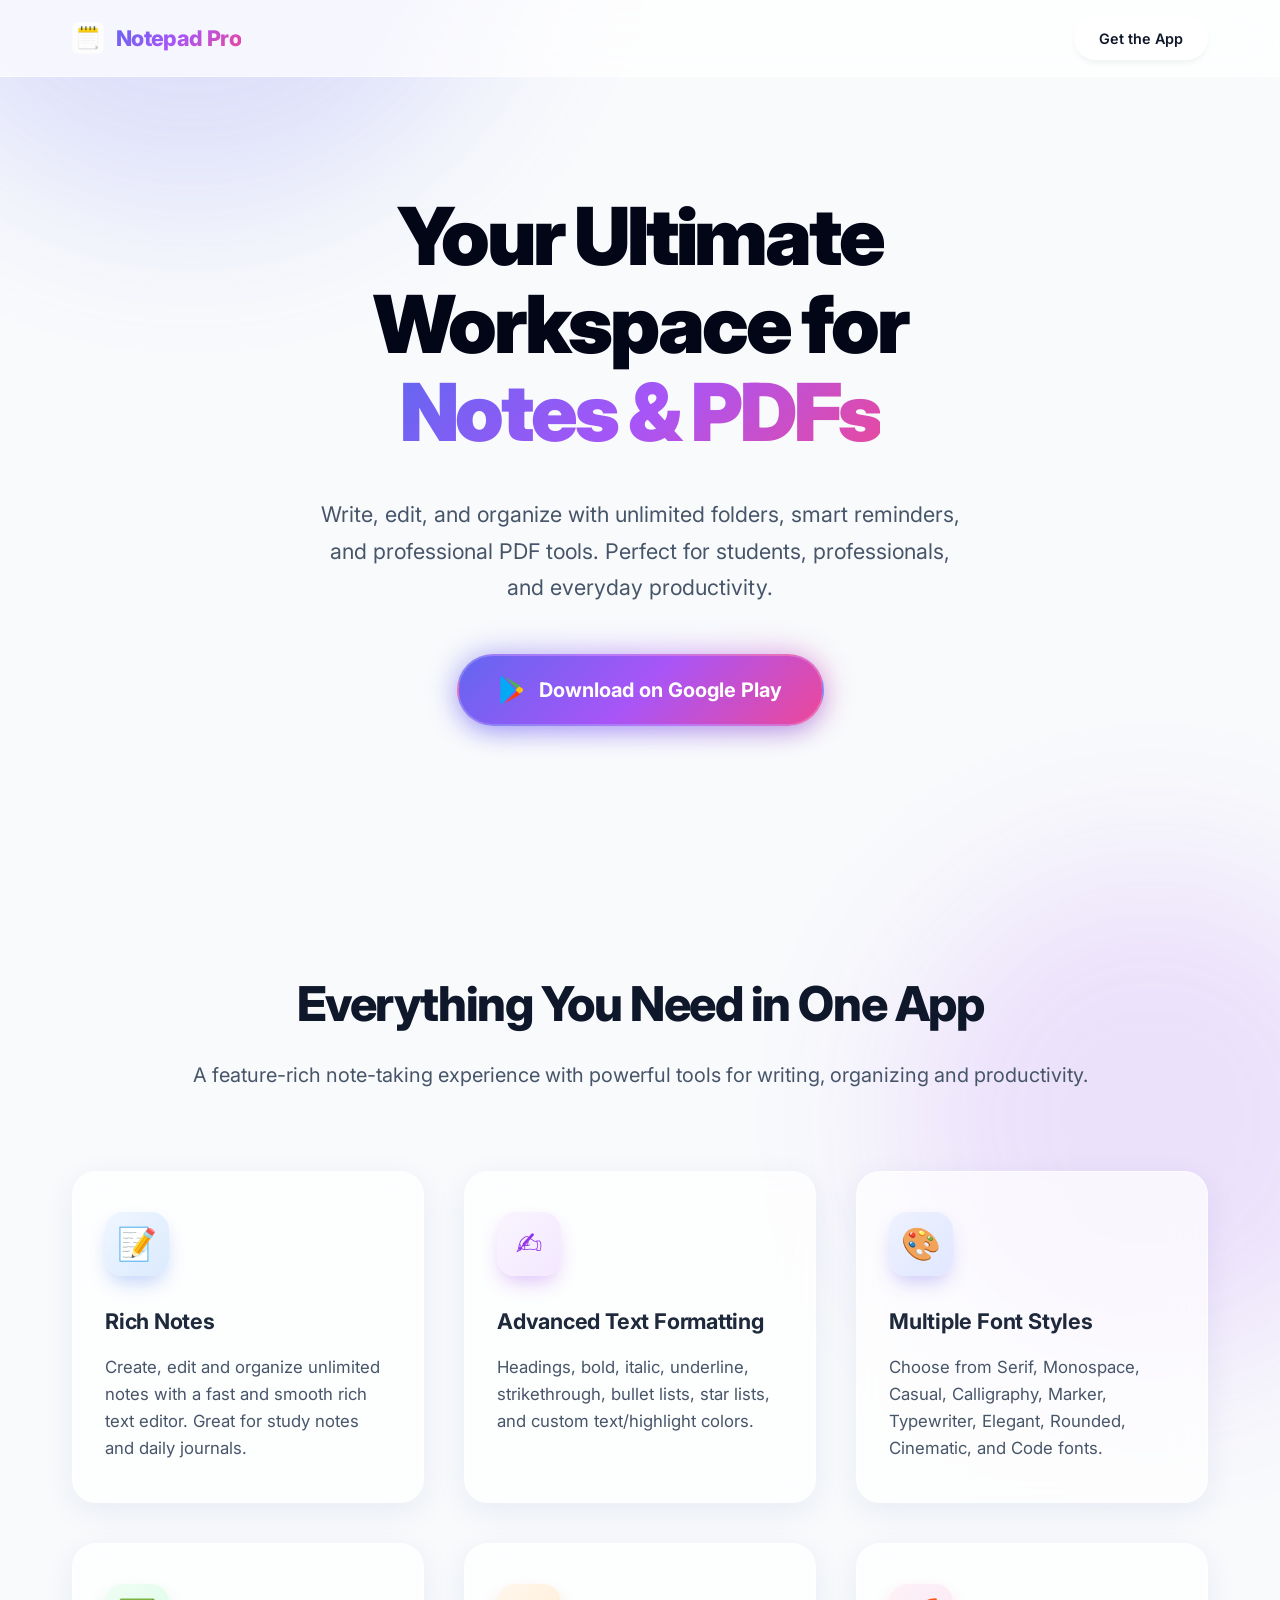
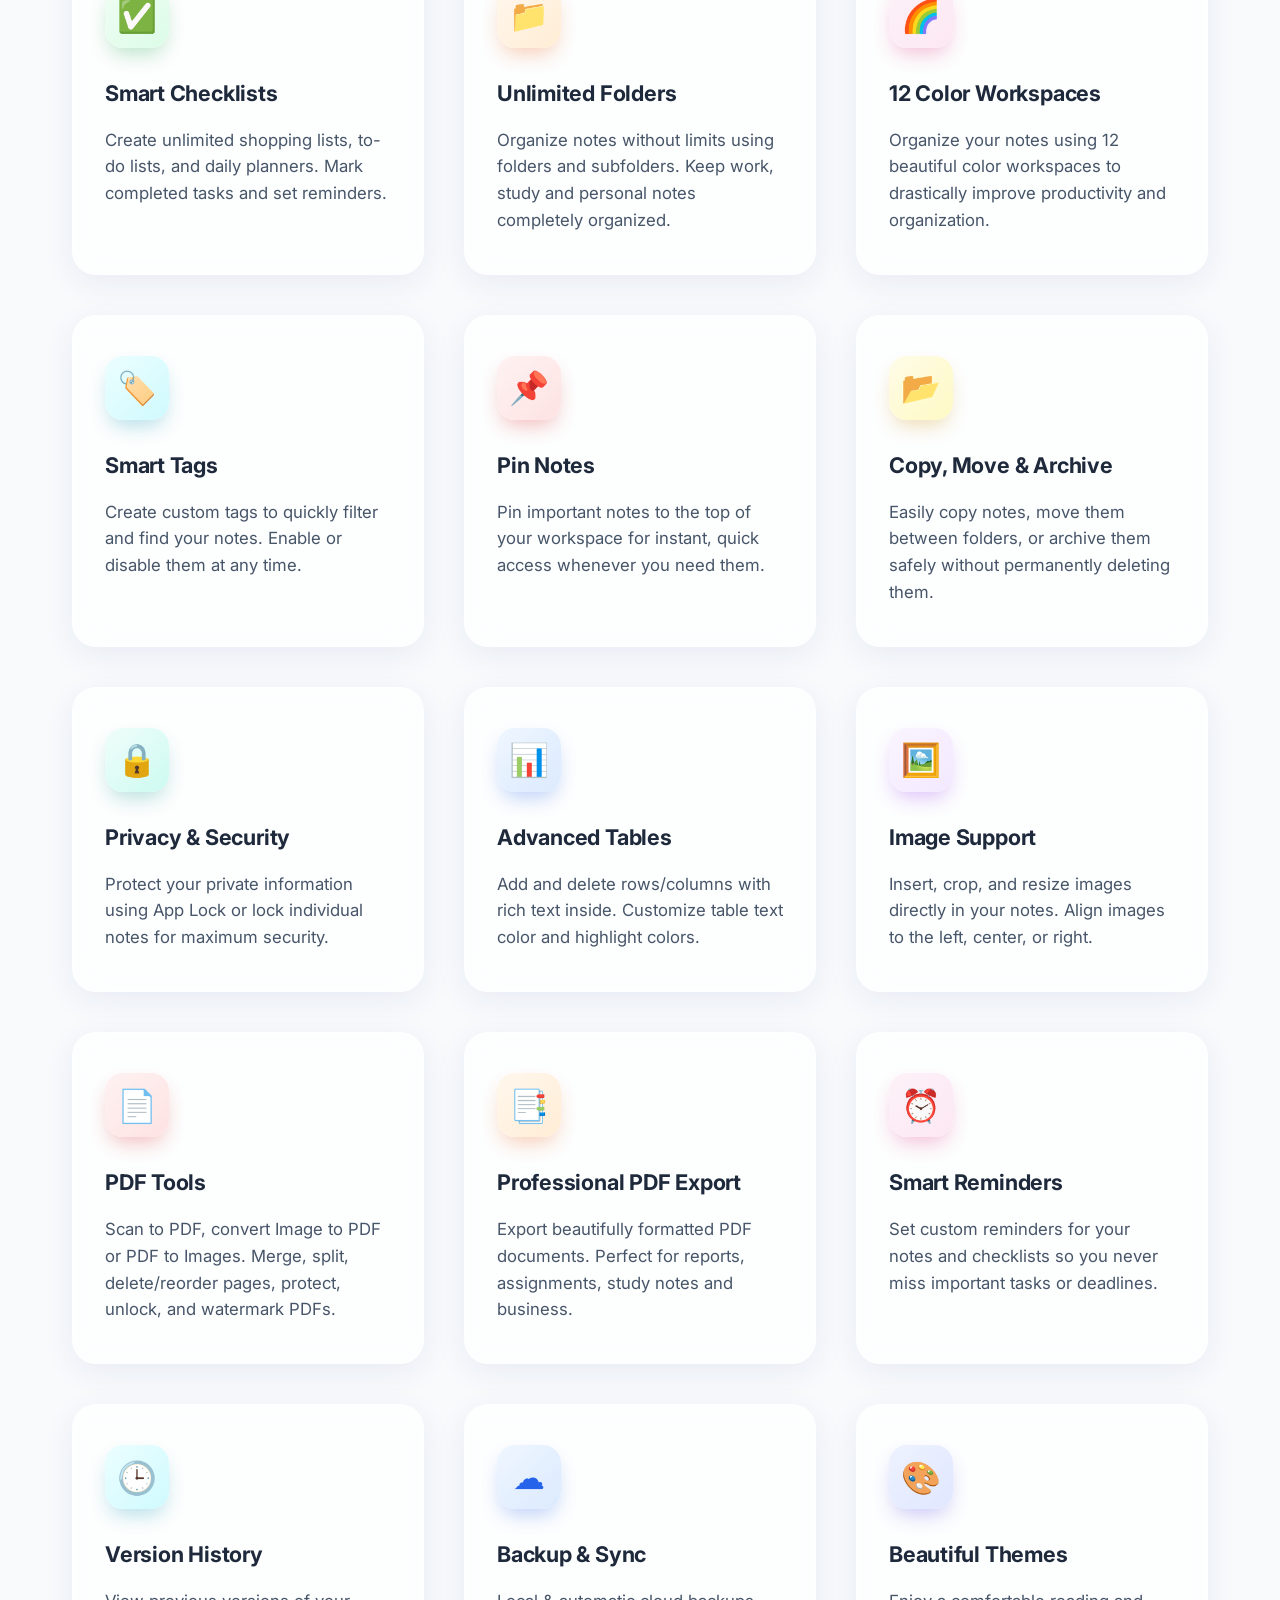
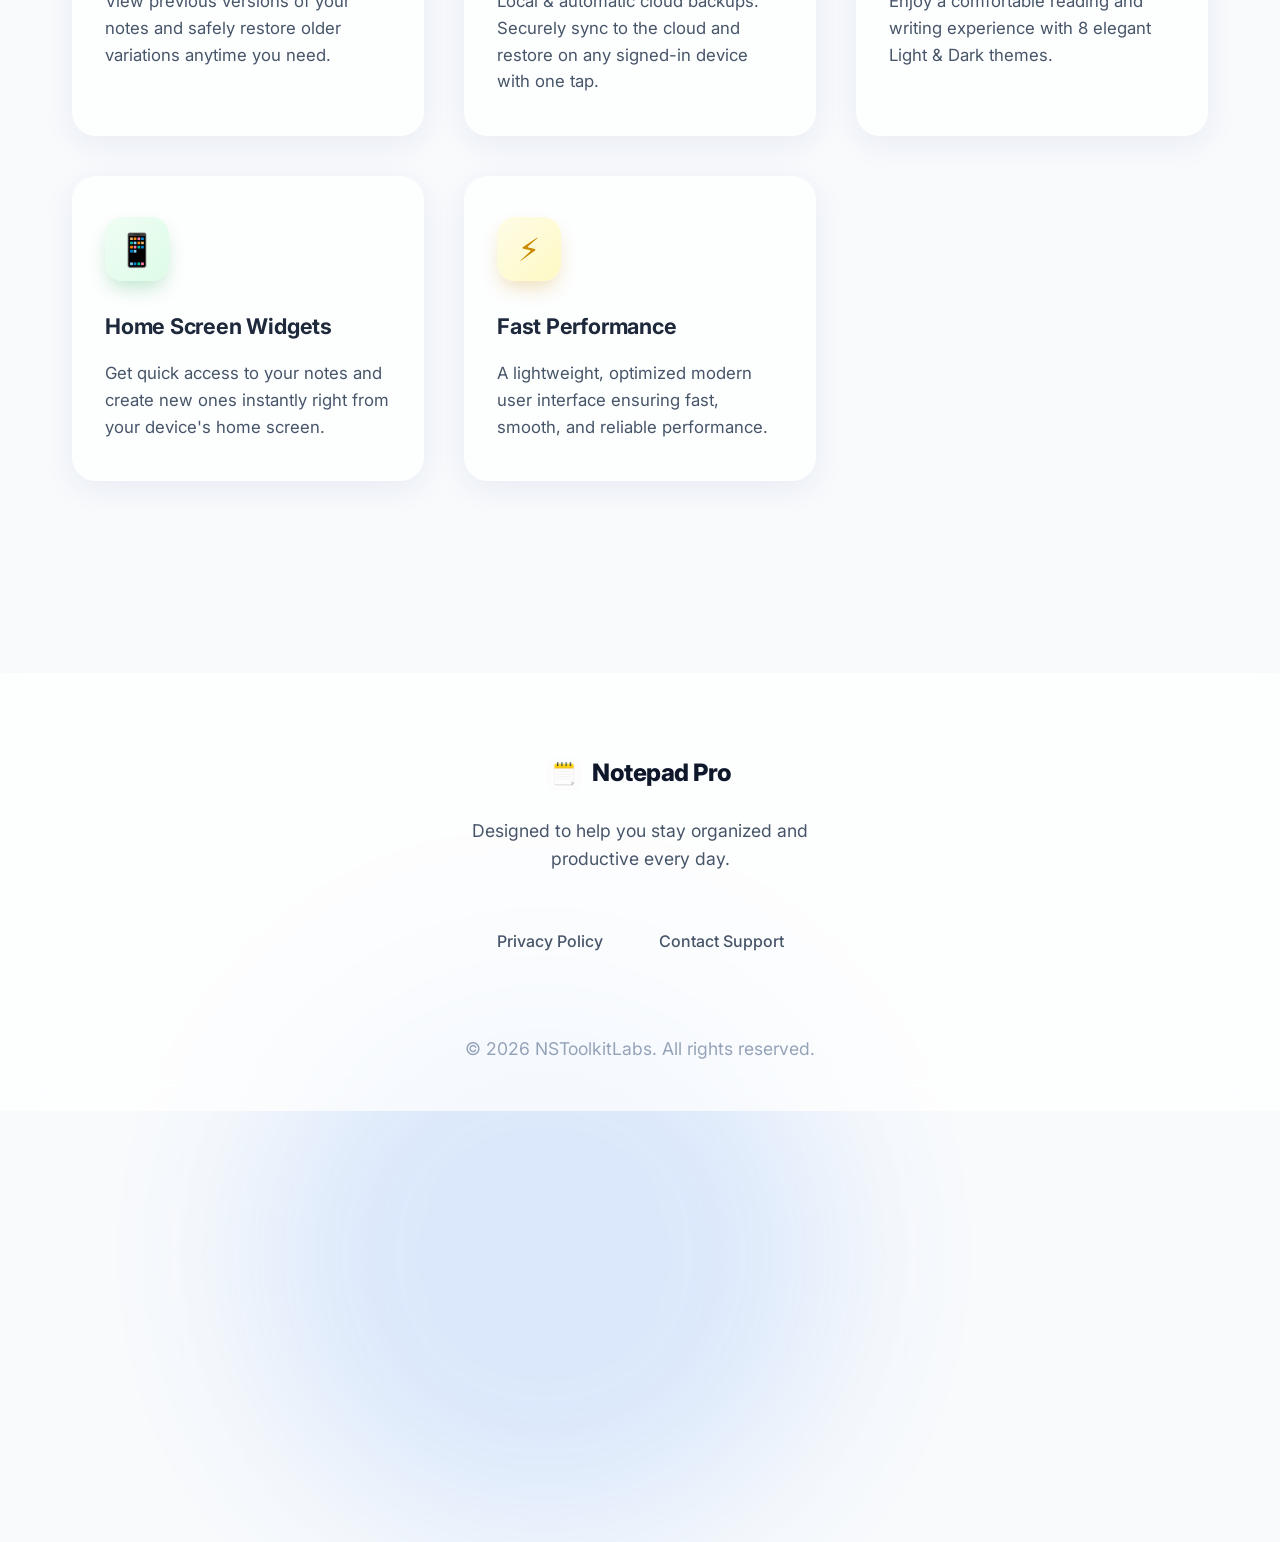
==== index.html @ 52cc0d5d "Add files via upload" ====
<!DOCTYPE html>
<html lang="en">
<head>
    <meta charset="UTF-8">
    <meta name="viewport" content="width=device-width, initial-scale=1.0">
    <title>Notepad Pro - Notes & PDF Tools</title>
    <meta name="description" content="Notepad Pro is a powerful all-in-one notes app that helps you create notes, checklists, notebooks, documents and professional PDFs.">
    <link href="https://fonts.googleapis.com/css2?family=Inter:wght@300;400;500;600;700&display=swap" rel="stylesheet">
    <link rel="icon" type="image/png" href="Icon.png">
    <link rel="stylesheet" href="styles.css">
</head>
<body>
    <!-- Animated Background -->
    <div class="bg-shape shape-1"></div>
    <div class="bg-shape shape-2"></div>
    <div class="bg-shape shape-3"></div>

    <!-- Navigation -->
    <nav class="navbar">
        <div class="nav-container">
            <div class="logo-container">
                <img src="Icon.png" alt="Notepad Pro Icon" class="nav-logo" style="width: 32px; height: 32px; border-radius: 6px;">
                <span class="nav-title">Notepad Pro</span>
            </div>
            <a href="https://play.google.com/store/apps/details?id=com.nstoolkitlabs.notepadpro" target="_blank" class="btn-primary-outline">Get the App</a>
        </div>
    </nav>

    <!-- Hero Section -->
    <header class="hero">
        <div class="hero-content">
            <h1 class="hero-title">Your Ultimate Workspace for <span class="highlight">Notes & PDFs</span></h1>
            <p class="hero-subtitle">Write, edit, and organize with unlimited folders, smart reminders, and professional PDF tools. Perfect for students, professionals, and everyday productivity.</p>
            <div class="hero-cta">
                <a href="https://play.google.com/store/apps/details?id=com.nstoolkitlabs.notepadpro" target="_blank" class="btn-primary">
                    <svg class="play-icon" viewBox="0 0 512 512" xmlns="http://www.w3.org/2000/svg">
                        <path fill="#4caf50" d="M325.3 234.3L104.6 13l280.8 161.2-60.1 60.1z"/>
                        <path fill="#03a9f4" d="M47 0C34 6.8 25.3 19.2 25.3 35.3v441.3c0 16.1 8.7 28.5 21.7 35.3l256.6-256L47 0z"/>
                        <path fill="#ffc107" d="M425.2 225.6l-58.9-34.1-65.7 64.5 65.7 64.5 60.1-34.1c18-14.3 18-46.5-1.2-60.8z"/>
                        <path fill="#ff3d00" d="M104.6 499l280.8-161.2-60.1-60.1L104.6 499z"/>
                    </svg>
                    Download on Google Play
                </a>
            </div>
        </div>

    </header>

    <!-- Features Grid Section -->
    <section class="features" id="features">
        <div class="section-header">
            <h2>Everything You Need in One App</h2>
            <p>A feature-rich note-taking experience with powerful tools for writing, organizing and productivity.</p>
        </div>
        <div class="features-grid">
            
            <div class="feature-card">
                <div class="icon-wrapper blue">📝</div>
                <h3>Rich Notes</h3>
                <p>Create, edit and organize unlimited notes with a fast and smooth rich text editor. Great for study notes and daily journals.</p>
            </div>

            <div class="feature-card">
                <div class="icon-wrapper purple">✍️</div>
                <h3>Advanced Text Formatting</h3>
                <p>Headings, bold, italic, underline, strikethrough, bullet lists, star lists, and custom text/highlight colors.</p>
            </div>

            <div class="feature-card">
                <div class="icon-wrapper indigo">🎨</div>
                <h3>Multiple Font Styles</h3>
                <p>Choose from Serif, Monospace, Casual, Calligraphy, Marker, Typewriter, Elegant, Rounded, Cinematic, and Code fonts.</p>
            </div>

            <div class="feature-card">
                <div class="icon-wrapper green">✅</div>
                <h3>Smart Checklists</h3>
                <p>Create unlimited shopping lists, to-do lists, and daily planners. Mark completed tasks and set reminders.</p>
            </div>

            <div class="feature-card">
                <div class="icon-wrapper orange">📁</div>
                <h3>Unlimited Folders</h3>
                <p>Organize notes without limits using folders and subfolders. Keep work, study and personal notes completely organized.</p>
            </div>

            <div class="feature-card">
                <div class="icon-wrapper pink">🌈</div>
                <h3>12 Color Workspaces</h3>
                <p>Organize your notes using 12 beautiful color workspaces to drastically improve productivity and organization.</p>
            </div>

            <div class="feature-card">
                <div class="icon-wrapper cyan">🏷️</div>
                <h3>Smart Tags</h3>
                <p>Create custom tags to quickly filter and find your notes. Enable or disable them at any time.</p>
            </div>

            <div class="feature-card">
                <div class="icon-wrapper red">📌</div>
                <h3>Pin Notes</h3>
                <p>Pin important notes to the top of your workspace for instant, quick access whenever you need them.</p>
            </div>

            <div class="feature-card">
                <div class="icon-wrapper yellow">📂</div>
                <h3>Copy, Move & Archive</h3>
                <p>Easily copy notes, move them between folders, or archive them safely without permanently deleting them.</p>
            </div>

            <div class="feature-card">
                <div class="icon-wrapper teal">🔒</div>
                <h3>Privacy & Security</h3>
                <p>Protect your private information using App Lock or lock individual notes for maximum security.</p>
            </div>

            <div class="feature-card">
                <div class="icon-wrapper blue">📊</div>
                <h3>Advanced Tables</h3>
                <p>Add and delete rows/columns with rich text inside. Customize table text color and highlight colors.</p>
            </div>

            <div class="feature-card">
                <div class="icon-wrapper purple">🖼️</div>
                <h3>Image Support</h3>
                <p>Insert, crop, and resize images directly in your notes. Align images to the left, center, or right.</p>
            </div>

            <div class="feature-card">
                <div class="icon-wrapper red">📄</div>
                <h3>PDF Tools</h3>
                <p>Scan to PDF, convert Image to PDF or PDF to Images. Merge, split, delete/reorder pages, protect, unlock, and watermark PDFs.</p>
            </div>

            <div class="feature-card">
                <div class="icon-wrapper orange">📑</div>
                <h3>Professional PDF Export</h3>
                <p>Export beautifully formatted PDF documents. Perfect for reports, assignments, study notes and business.</p>
            </div>

            <div class="feature-card">
                <div class="icon-wrapper pink">⏰</div>
                <h3>Smart Reminders</h3>
                <p>Set custom reminders for your notes and checklists so you never miss important tasks or deadlines.</p>
            </div>

            <div class="feature-card">
                <div class="icon-wrapper cyan">🕒</div>
                <h3>Version History</h3>
                <p>View previous versions of your notes and safely restore older variations anytime you need.</p>
            </div>

            <div class="feature-card">
                <div class="icon-wrapper blue">☁️</div>
                <h3>Backup & Sync</h3>
                <p>Local & automatic cloud backups. Securely sync to the cloud and restore on any signed-in device with one tap.</p>
            </div>

            <div class="feature-card">
                <div class="icon-wrapper indigo">🎨</div>
                <h3>Beautiful Themes</h3>
                <p>Enjoy a comfortable reading and writing experience with 8 elegant Light & Dark themes.</p>
            </div>

            <div class="feature-card">
                <div class="icon-wrapper green">📱</div>
                <h3>Home Screen Widgets</h3>
                <p>Get quick access to your notes and create new ones instantly right from your device's home screen.</p>
            </div>

            <div class="feature-card">
                <div class="icon-wrapper yellow">⚡</div>
                <h3>Fast Performance</h3>
                <p>A lightweight, optimized modern user interface ensuring fast, smooth, and reliable performance.</p>
            </div>

        </div>
    </section>

    <!-- Footer -->
    <footer>
        <div class="footer-content">
            <div class="footer-logo">
                <img src="Icon.png" alt="Notepad Pro Icon" class="footer-icon" style="width: 32px; height: 32px; border-radius: 6px;">
                <span>Notepad Pro</span>
            </div>
            <p>Designed to help you stay organized and productive every day.</p>
            <div class="footer-links">
                <a href="https://sites.google.com/view/notepad-pro-privacy-policy/home" target="_blank">Privacy Policy</a>
                <a href="mailto:nstoolkitlabs.support@gmail.com">Contact Support</a>
            </div>
            <p class="copyright">© 2026 NSToolkitLabs. All rights reserved.</p>
        </div>
    </footer>

    <script src="script.js"></script>
</body>
</html>
---- styles.css ----
/* 
    Stunning SaaS Light Theme for Notepad Pro
*/

:root {
    /* Colors - Light Theme */
    --bg-primary: #f8fafc;
    --bg-secondary: #ffffff;
    
    --text-primary: #0f172a;
    --text-secondary: #475569;
    --text-muted: #94a3b8;
    
    --accent-primary: #4f46e5; /* Indigo */
    --accent-primary-hover: #4338ca;
    
    /* Gradients */
    --accent-gradient: linear-gradient(135deg, #6366f1 0%, #a855f7 50%, #ec4899 100%);
    
    /* Glassmorphism */
    --glass-bg: rgba(255, 255, 255, 0.7);
    --glass-border: rgba(255, 255, 255, 0.5);
    --glass-shadow: 0 8px 32px 0 rgba(31, 38, 135, 0.07);
    
    /* Typography */
    --font-sans: 'Inter', system-ui, -apple-system, sans-serif;
    
    /* Layout */
    --max-width: 1200px;
}

* {
    margin: 0;
    padding: 0;
    box-sizing: border-box;
}

body {
    background-color: var(--bg-primary);
    color: var(--text-primary);
    font-family: var(--font-sans);
    line-height: 1.6;
    min-height: 100vh;
    overflow-x: hidden;
    position: relative;
}

a {
    text-decoration: none;
    color: inherit;
}

/* =========================================
   Animated Background Shapes
========================================= */
.bg-shape {
    position: absolute;
    border-radius: 50%;
    filter: blur(80px);
    z-index: -1;
    opacity: 0.6;
    animation: float 20s infinite alternate;
}

.shape-1 {
    top: -10%;
    left: -10%;
    width: 50vw;
    height: 50vw;
    background: rgba(99, 102, 241, 0.3);
    animation-delay: 0s;
}

.shape-2 {
    top: 20%;
    right: -10%;
    width: 40vw;
    height: 40vw;
    background: rgba(168, 85, 247, 0.25);
    animation-delay: -5s;
}

.shape-3 {
    bottom: -10%;
    left: 20%;
    width: 45vw;
    height: 45vw;
    background: rgba(59, 130, 246, 0.25);
    animation-delay: -10s;
}

@keyframes float {
    0% { transform: translate(0, 0) rotate(0deg); }
    100% { transform: translate(5%, 10%) rotate(10deg); }
}

/* =========================================
   Navigation
========================================= */
.navbar {
    position: fixed;
    top: 0;
    width: 100%;
    padding: 1rem 0;
    background: var(--glass-bg);
    backdrop-filter: blur(20px);
    -webkit-backdrop-filter: blur(20px);
    border-bottom: 1px solid var(--glass-border);
    z-index: 1000;
    transition: all 0.3s ease;
}

.nav-container {
    max-width: var(--max-width);
    margin: 0 auto;
    padding: 0 2rem;
    display: flex;
    justify-content: space-between;
    align-items: center;
}

.logo-container {
    display: flex;
    align-items: center;
    gap: 0.75rem;
}

.nav-title {
    font-size: 1.35rem;
    font-weight: 800;
    letter-spacing: -0.03em;
    background: var(--accent-gradient);
    -webkit-background-clip: text;
    -webkit-text-fill-color: transparent;
}

.btn-primary-outline {
    background: rgba(255, 255, 255, 0.5);
    border: 1px solid var(--glass-border);
    padding: 0.6rem 1.5rem;
    border-radius: 999px;
    font-size: 0.9rem;
    font-weight: 600;
    color: var(--text-primary);
    backdrop-filter: blur(10px);
    box-shadow: 0 4px 6px -1px rgba(0, 0, 0, 0.05);
    transition: all 0.3s cubic-bezier(0.4, 0, 0.2, 1);
}

.btn-primary-outline:hover {
    background: #ffffff;
    transform: translateY(-2px);
    box-shadow: 0 10px 15px -3px rgba(0, 0, 0, 0.1);
}

/* =========================================
   Hero Section
========================================= */
.hero {
    padding: 12rem 2rem 6rem;
    max-width: var(--max-width);
    margin: 0 auto;
    text-align: center;
    display: flex;
    flex-direction: column;
    align-items: center;
    position: relative;
}

.hero-content {
    max-width: 850px;
    margin-bottom: 3rem;
    animation: fadeUp 1s cubic-bezier(0.16, 1, 0.3, 1) forwards;
}

.hero-title {
    font-size: 5rem;
    font-weight: 900;
    line-height: 1.1;
    letter-spacing: -0.04em;
    margin-bottom: 1.5rem;
    color: #020617;
}

.hero-title .highlight {
    background: var(--accent-gradient);
    -webkit-background-clip: text;
    -webkit-text-fill-color: transparent;
    display: inline-block;
    padding-bottom: 0.2em; /* prevents clipping of descenders */
}

.hero-subtitle {
    font-size: 1.35rem;
    color: var(--text-secondary);
    margin-bottom: 3rem;
    max-width: 650px;
    margin-left: auto;
    margin-right: auto;
    line-height: 1.7;
}

.hero-cta {
    display: inline-block;
    position: relative;
}

/* Pulse animation for the button container */
.hero-cta::before {
    content: '';
    position: absolute;
    top: 0; left: 0; right: 0; bottom: 0;
    border-radius: 999px;
    background: var(--accent-gradient);
    opacity: 0.5;
    filter: blur(15px);
    z-index: -1;
    animation: pulse 3s infinite;
}

@keyframes pulse {
    0% { transform: scale(0.95); opacity: 0.5; }
    50% { transform: scale(1.05); opacity: 0.8; }
    100% { transform: scale(0.95); opacity: 0.5; }
}

.btn-primary {
    display: inline-flex;
    align-items: center;
    gap: 0.75rem;
    background: var(--accent-gradient);
    color: white;
    padding: 1.125rem 2.5rem;
    border-radius: 999px;
    font-size: 1.25rem;
    font-weight: 700;
    box-shadow: 0 10px 25px -5px rgba(99, 102, 241, 0.4);
    transition: all 0.3s cubic-bezier(0.4, 0, 0.2, 1);
    border: 2px solid rgba(255,255,255,0.2);
}

.btn-primary:hover {
    transform: translateY(-3px) scale(1.02);
    box-shadow: 0 20px 35px -10px rgba(99, 102, 241, 0.6);
}

.play-icon {
    width: 28px;
    height: 28px;
}

/* =========================================
   Features Section
========================================= */
.features {
    padding: 6rem 2rem;
    max-width: var(--max-width);
    margin: 0 auto;
    position: relative;
    z-index: 10;
}

.section-header {
    text-align: center;
    margin-bottom: 5rem;
}

.section-header h2 {
    font-size: 3rem;
    font-weight: 800;
    margin-bottom: 1rem;
    letter-spacing: -0.03em;
}

.section-header p {
    font-size: 1.25rem;
    color: var(--text-secondary);
}

.features-grid {
    display: grid;
    grid-template-columns: repeat(auto-fit, minmax(300px, 1fr));
    gap: 2.5rem;
}

/* Glassmorphism Feature Cards */
.feature-card {
    background: var(--glass-bg);
    border: 1px solid var(--glass-border);
    backdrop-filter: blur(16px);
    -webkit-backdrop-filter: blur(16px);
    padding: 2.5rem 2rem;
    border-radius: 24px;
    box-shadow: var(--glass-shadow);
    transition: all 0.4s cubic-bezier(0.16, 1, 0.3, 1);
    position: relative;
    overflow: hidden;
}

/* Subtle glow effect on hover */
.feature-card::before {
    content: '';
    position: absolute;
    top: 0; left: 0;
    width: 100%; height: 100%;
    background: linear-gradient(135deg, rgba(255,255,255,0.5) 0%, rgba(255,255,255,0) 100%);
    opacity: 0;
    transition: opacity 0.4s ease;
    z-index: 1;
    pointer-events: none;
}

.feature-card:hover {
    transform: translateY(-10px) scale(1.02);
    box-shadow: 0 30px 60px -12px rgba(50, 50, 93, 0.15), 0 18px 36px -18px rgba(0, 0, 0, 0.1);
    border-color: rgba(255, 255, 255, 0.8);
}

.feature-card:hover::before {
    opacity: 1;
}

.feature-card > * {
    position: relative;
    z-index: 2;
}

.icon-wrapper {
    width: 64px;
    height: 64px;
    border-radius: 18px;
    display: flex;
    align-items: center;
    justify-content: center;
    margin-bottom: 1.75rem;
    font-size: 2rem;
    background: #ffffff;
    box-shadow: 0 10px 25px -5px rgba(0, 0, 0, 0.1);
    transition: transform 0.3s ease;
}

.feature-card:hover .icon-wrapper {
    transform: scale(1.1) rotate(-5deg);
}

/* Eye-catching Icon Shadows & Colors */
.blue { background: linear-gradient(135deg, #eff6ff, #dbeafe); color: #2563eb; box-shadow: 0 10px 20px -5px rgba(37, 99, 235, 0.3); }
.purple { background: linear-gradient(135deg, #faf5ff, #f3e8ff); color: #9333ea; box-shadow: 0 10px 20px -5px rgba(147, 51, 234, 0.3); }
.green { background: linear-gradient(135deg, #f0fdf4, #dcfce7); color: #16a34a; box-shadow: 0 10px 20px -5px rgba(22, 163, 74, 0.3); }
.orange { background: linear-gradient(135deg, #fff7ed, #ffedd5); color: #ea580c; box-shadow: 0 10px 20px -5px rgba(234, 88, 12, 0.3); }
.pink { background: linear-gradient(135deg, #fdf2f8, #fce7f3); color: #db2777; box-shadow: 0 10px 20px -5px rgba(219, 39, 119, 0.3); }
.cyan { background: linear-gradient(135deg, #ecfeff, #cffafe); color: #0891b2; box-shadow: 0 10px 20px -5px rgba(8, 145, 178, 0.3); }
.red { background: linear-gradient(135deg, #fef2f2, #fee2e2); color: #dc2626; box-shadow: 0 10px 20px -5px rgba(220, 38, 38, 0.3); }
.yellow { background: linear-gradient(135deg, #fefce8, #fef9c3); color: #ca8a04; box-shadow: 0 10px 20px -5px rgba(202, 138, 4, 0.3); }
.indigo { background: linear-gradient(135deg, #eef2ff, #e0e7ff); color: #4f46e5; box-shadow: 0 10px 20px -5px rgba(79, 70, 229, 0.3); }
.teal { background: linear-gradient(135deg, #f0fdfa, #ccfbf1); color: #0d9488; box-shadow: 0 10px 20px -5px rgba(13, 148, 136, 0.3); }


.feature-card h3 {
    font-size: 1.35rem;
    font-weight: 700;
    margin-bottom: 1rem;
    color: #1e293b;
    letter-spacing: -0.01em;
}

.feature-card p {
    color: var(--text-secondary);
    font-size: 1.05rem;
    line-height: 1.6;
}

/* =========================================
   Footer
========================================= */
footer {
    margin-top: 6rem;
    padding: 5rem 2rem 3rem;
    background: var(--glass-bg);
    backdrop-filter: blur(20px);
    -webkit-backdrop-filter: blur(20px);
    border-top: 1px solid var(--glass-border);
    position: relative;
    z-index: 10;
}

.footer-content {
    max-width: var(--max-width);
    margin: 0 auto;
    text-align: center;
    display: flex;
    flex-direction: column;
    align-items: center;
    gap: 1.5rem;
}

.footer-logo {
    display: flex;
    align-items: center;
    gap: 0.75rem;
    font-size: 1.5rem;
    font-weight: 800;
    letter-spacing: -0.02em;
}

.footer-content p {
    color: var(--text-secondary);
    max-width: 400px;
    font-size: 1.1rem;
}

.footer-links {
    display: flex;
    gap: 2.5rem;
    margin-top: 1.5rem;
}

.footer-links a {
    color: var(--text-secondary);
    font-size: 1rem;
    font-weight: 500;
    transition: all 0.2s ease;
    padding: 0.5rem;
}

.footer-links a:hover {
    color: var(--accent-primary);
    transform: translateY(-2px);
}

.copyright {
    margin-top: 3rem;
    font-size: 0.9rem;
    color: var(--text-muted) !important;
}

/* =========================================
   Animations & Responsive
========================================= */
@keyframes fadeUp {
    from { opacity: 0; transform: translateY(40px); }
    to { opacity: 1; transform: translateY(0); }
}

@media (max-width: 768px) {
    .hero {
        padding: 9rem 1.5rem 4rem;
    }
    .hero-title {
        font-size: 3rem;
    }
    .hero-subtitle {
        font-size: 1.15rem;
    }
    .features-grid {
        grid-template-columns: 1fr;
    }
    .footer-links {
        flex-direction: column;
        gap: 1rem;
    }
}
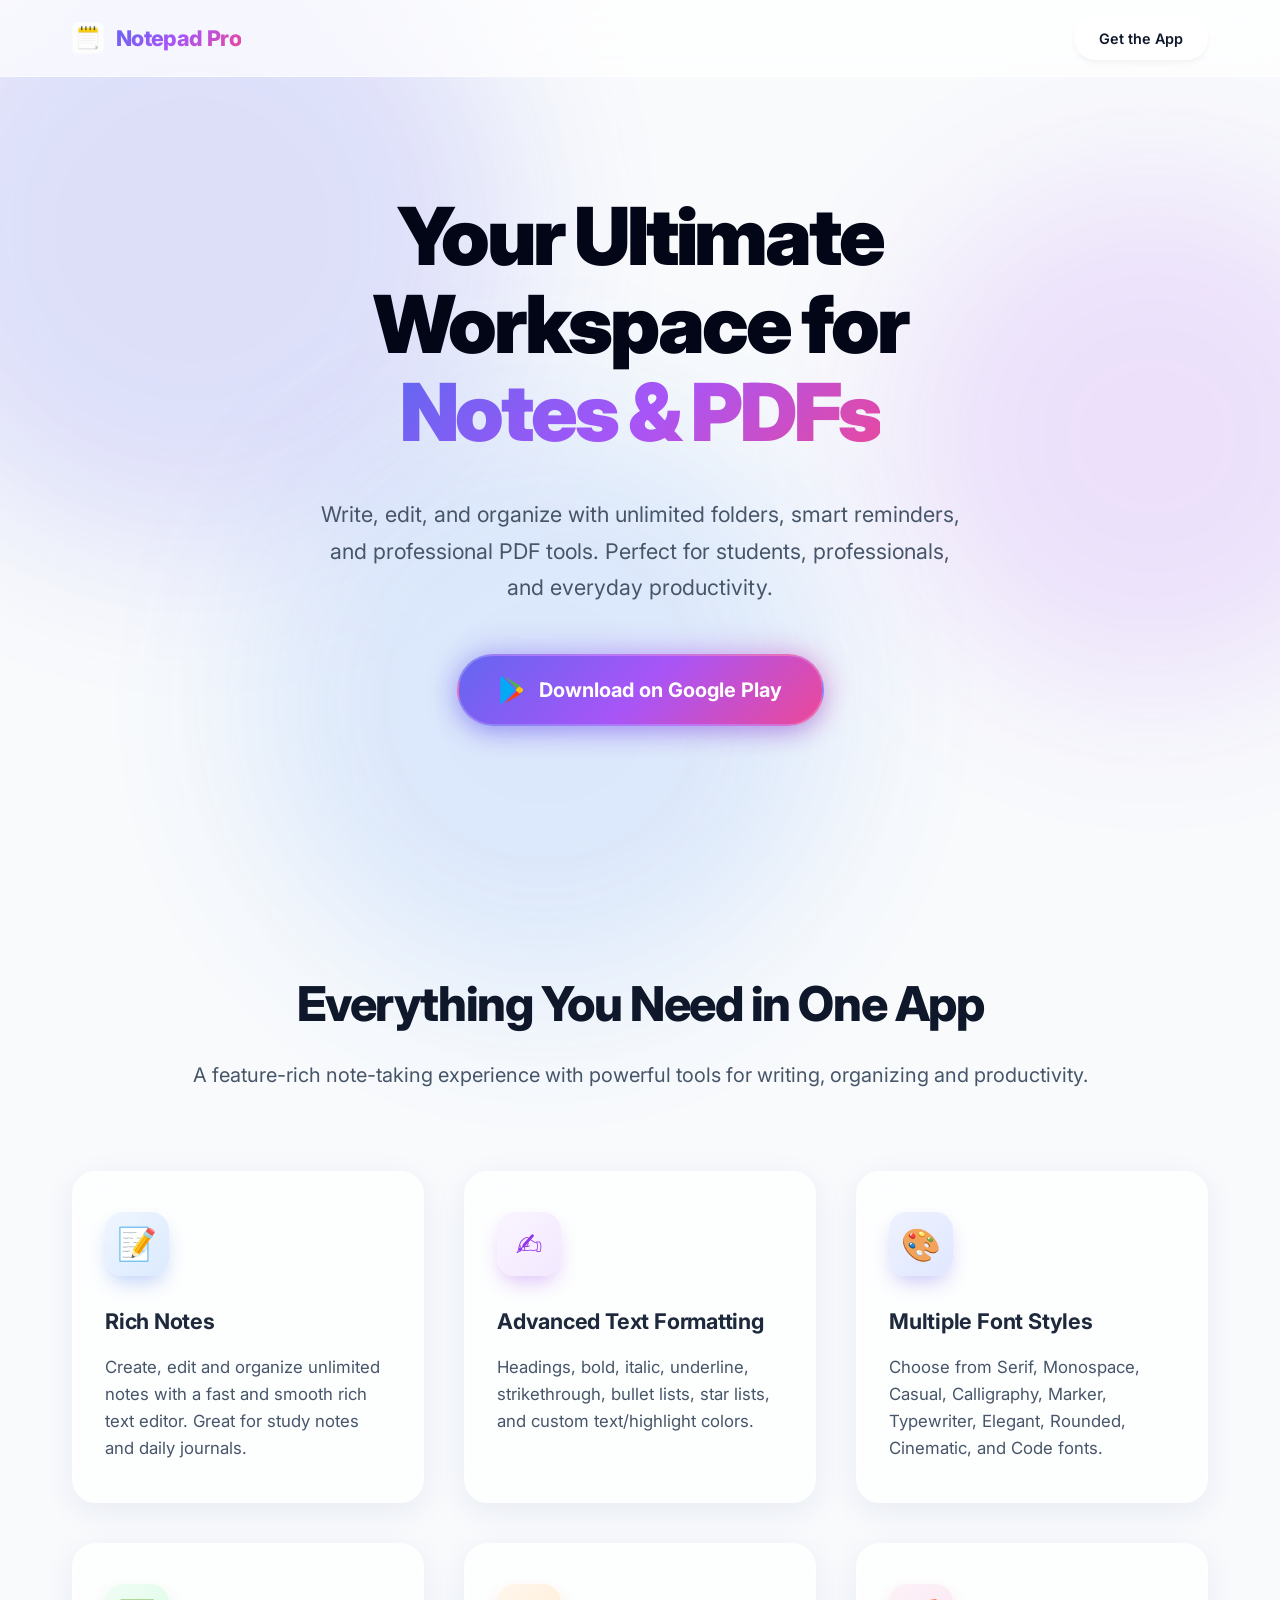
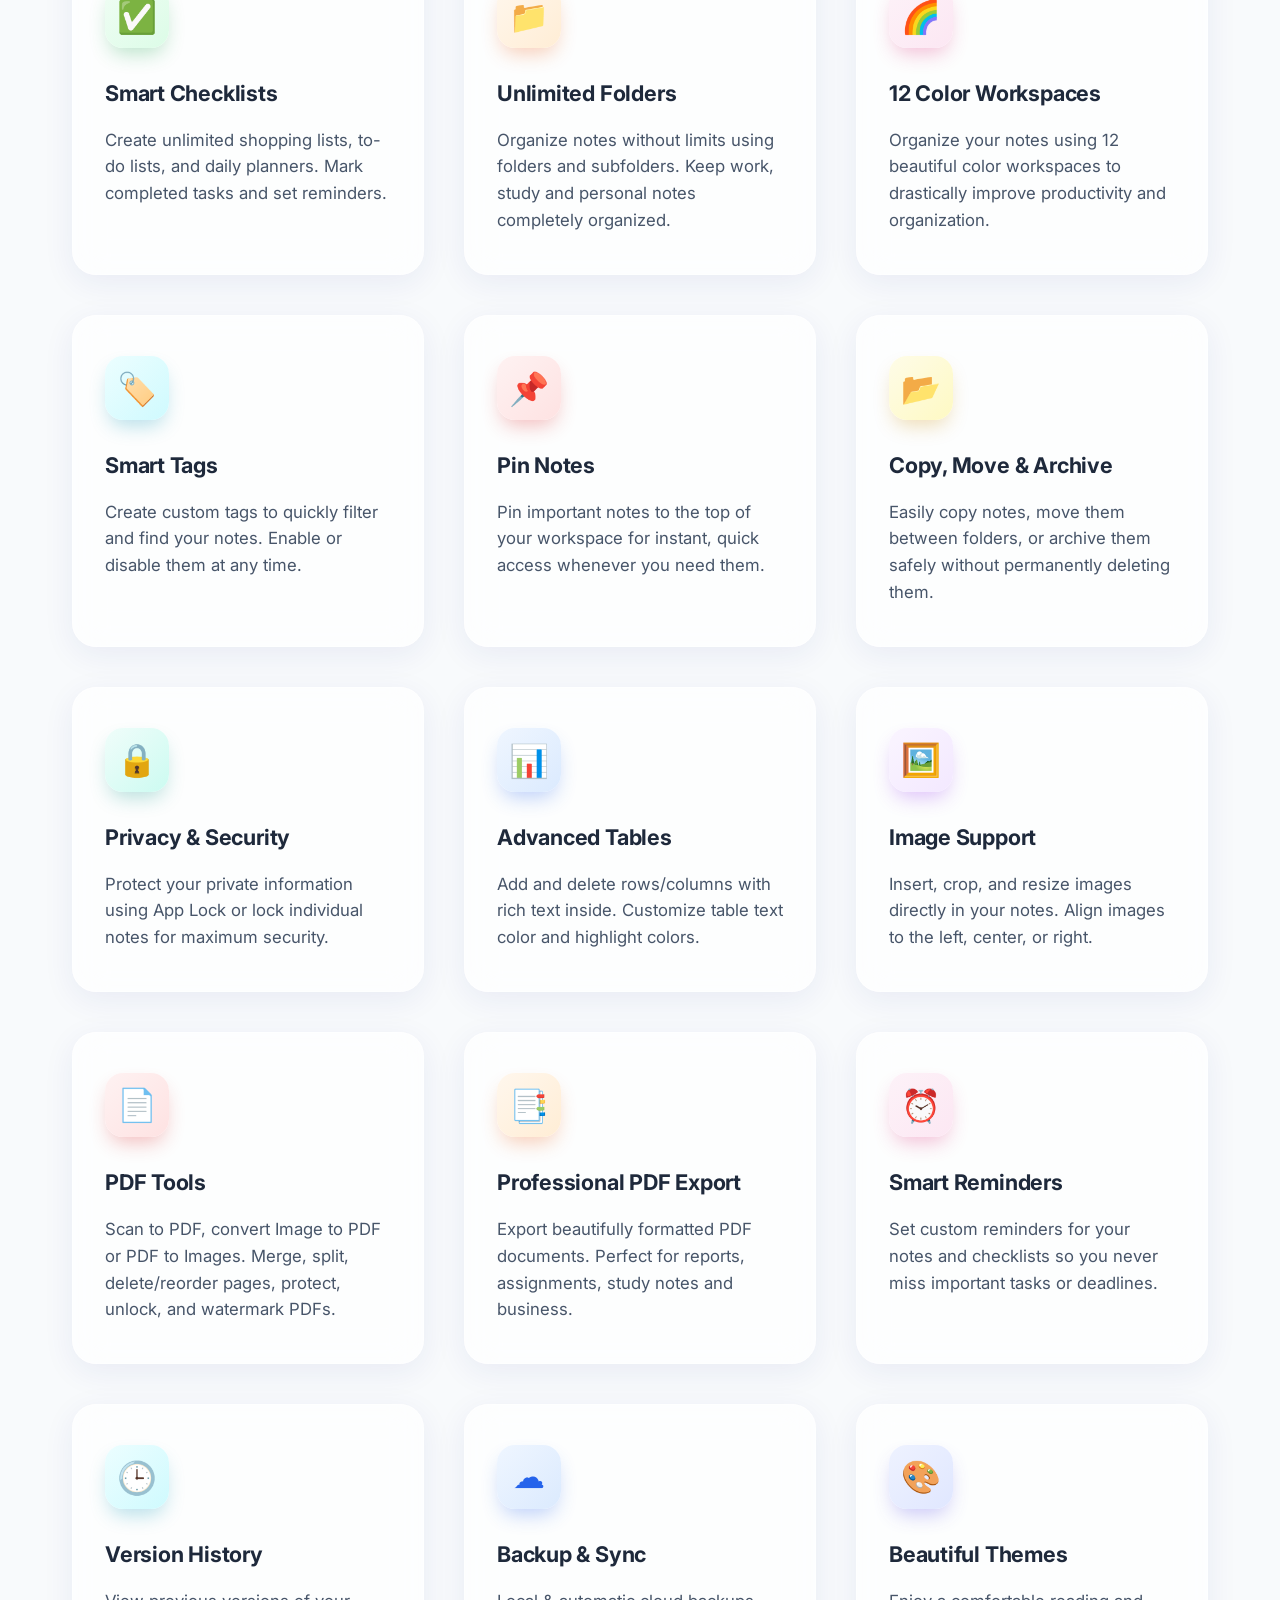
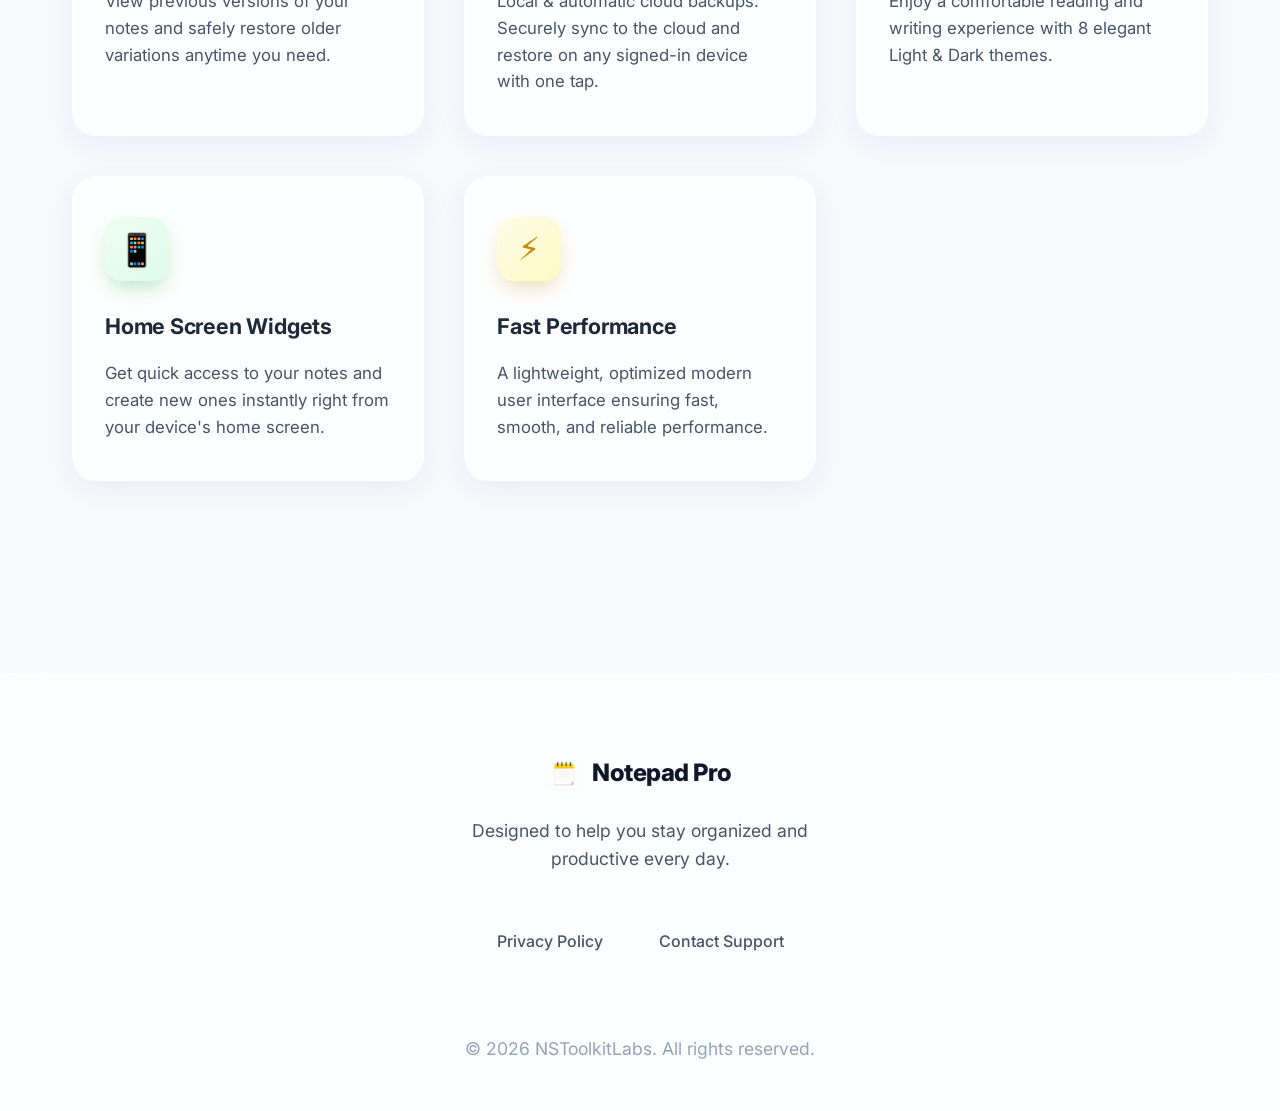
==== commit 5ea09f2c: "Add files via upload" ====
--- a/index.html
+++ b/index.html
@@ -1,14 +1,30 @@
 <!DOCTYPE html>
 <html lang="en">
+
 <head>
     <meta charset="UTF-8">
     <meta name="viewport" content="width=device-width, initial-scale=1.0">
     <title>Notepad Pro - Notes & PDF Tools</title>
-    <meta name="description" content="Notepad Pro is a powerful all-in-one notes app that helps you create notes, checklists, notebooks, documents and professional PDFs.">
+
+    <!-- SEO Meta Tags -->
+    <meta name="description"
+        content="Notepad Pro is a powerful all-in-one notes app that helps you create notes, checklists, notebooks, documents and professional PDFs.">
+    <meta name="keywords"
+        content="Notepad Pro, notes app, PDF tools, checklist, planner, journaling, cloud backup, secure notes, productivity">
+    <meta name="author" content="NSToolkitLabs">
+    <meta name="robots" content="index, follow">
+
+    <!-- Open Graph (for sharing) -->
+    <meta property="og:title" content="Notepad Pro - The Ultimate Workspace for Notes & PDFs">
+    <meta property="og:description"
+        content="Organize your work with rich text editing, unlimited folders, reminders, and professional PDF tools. Download Notepad Pro today.">
+    <meta property="og:type" content="website">
+
     <link href="https://fonts.googleapis.com/css2?family=Inter:wght@300;400;500;600;700&display=swap" rel="stylesheet">
     <link rel="icon" type="image/png" href="Icon.png">
     <link rel="stylesheet" href="styles.css">
 </head>
+
 <body>
     <!-- Animated Background -->
     <div class="bg-shape shape-1"></div>
@@ -19,10 +35,12 @@
     <nav class="navbar">
         <div class="nav-container">
             <div class="logo-container">
-                <img src="Icon.png" alt="Notepad Pro Icon" class="nav-logo" style="width: 32px; height: 32px; border-radius: 6px;">
+                <img src="Icon.png" alt="Notepad Pro Icon" class="nav-logo"
+                    style="width: 32px; height: 32px; border-radius: 6px;">
                 <span class="nav-title">Notepad Pro</span>
             </div>
-            <a href="https://play.google.com/store/apps/details?id=com.nstoolkitlabs.notepadpro" target="_blank" class="btn-primary-outline">Get the App</a>
+            <a href="https://play.google.com/store/apps/details?id=com.nstoolkitlabs.notepadpro" target="_blank"
+                class="btn-primary-outline">Get the App</a>
         </div>
     </nav>
 
@@ -30,14 +48,18 @@
     <header class="hero">
         <div class="hero-content">
             <h1 class="hero-title">Your Ultimate Workspace for <span class="highlight">Notes & PDFs</span></h1>
-            <p class="hero-subtitle">Write, edit, and organize with unlimited folders, smart reminders, and professional PDF tools. Perfect for students, professionals, and everyday productivity.</p>
+            <p class="hero-subtitle">Write, edit, and organize with unlimited folders, smart reminders, and professional
+                PDF tools. Perfect for students, professionals, and everyday productivity.</p>
             <div class="hero-cta">
-                <a href="https://play.google.com/store/apps/details?id=com.nstoolkitlabs.notepadpro" target="_blank" class="btn-primary">
+                <a href="https://play.google.com/store/apps/details?id=com.nstoolkitlabs.notepadpro" target="_blank"
+                    class="btn-primary">
                     <svg class="play-icon" viewBox="0 0 512 512" xmlns="http://www.w3.org/2000/svg">
-                        <path fill="#4caf50" d="M325.3 234.3L104.6 13l280.8 161.2-60.1 60.1z"/>
-                        <path fill="#03a9f4" d="M47 0C34 6.8 25.3 19.2 25.3 35.3v441.3c0 16.1 8.7 28.5 21.7 35.3l256.6-256L47 0z"/>
-                        <path fill="#ffc107" d="M425.2 225.6l-58.9-34.1-65.7 64.5 65.7 64.5 60.1-34.1c18-14.3 18-46.5-1.2-60.8z"/>
-                        <path fill="#ff3d00" d="M104.6 499l280.8-161.2-60.1-60.1L104.6 499z"/>
+                        <path fill="#4caf50" d="M325.3 234.3L104.6 13l280.8 161.2-60.1 60.1z" />
+                        <path fill="#03a9f4"
+                            d="M47 0C34 6.8 25.3 19.2 25.3 35.3v441.3c0 16.1 8.7 28.5 21.7 35.3l256.6-256L47 0z" />
+                        <path fill="#ffc107"
+                            d="M425.2 225.6l-58.9-34.1-65.7 64.5 65.7 64.5 60.1-34.1c18-14.3 18-46.5-1.2-60.8z" />
+                        <path fill="#ff3d00" d="M104.6 499l280.8-161.2-60.1-60.1L104.6 499z" />
                     </svg>
                     Download on Google Play
                 </a>
@@ -53,41 +75,47 @@
             <p>A feature-rich note-taking experience with powerful tools for writing, organizing and productivity.</p>
         </div>
         <div class="features-grid">
-            
+
             <div class="feature-card">
                 <div class="icon-wrapper blue">📝</div>
                 <h3>Rich Notes</h3>
-                <p>Create, edit and organize unlimited notes with a fast and smooth rich text editor. Great for study notes and daily journals.</p>
+                <p>Create, edit and organize unlimited notes with a fast and smooth rich text editor. Great for study
+                    notes and daily journals.</p>
             </div>
 
             <div class="feature-card">
                 <div class="icon-wrapper purple">✍️</div>
                 <h3>Advanced Text Formatting</h3>
-                <p>Headings, bold, italic, underline, strikethrough, bullet lists, star lists, and custom text/highlight colors.</p>
+                <p>Headings, bold, italic, underline, strikethrough, bullet lists, star lists, and custom text/highlight
+                    colors.</p>
             </div>
 
             <div class="feature-card">
                 <div class="icon-wrapper indigo">🎨</div>
                 <h3>Multiple Font Styles</h3>
-                <p>Choose from Serif, Monospace, Casual, Calligraphy, Marker, Typewriter, Elegant, Rounded, Cinematic, and Code fonts.</p>
+                <p>Choose from Serif, Monospace, Casual, Calligraphy, Marker, Typewriter, Elegant, Rounded, Cinematic,
+                    and Code fonts.</p>
             </div>
 
             <div class="feature-card">
                 <div class="icon-wrapper green">✅</div>
                 <h3>Smart Checklists</h3>
-                <p>Create unlimited shopping lists, to-do lists, and daily planners. Mark completed tasks and set reminders.</p>
+                <p>Create unlimited shopping lists, to-do lists, and daily planners. Mark completed tasks and set
+                    reminders.</p>
             </div>
 
             <div class="feature-card">
                 <div class="icon-wrapper orange">📁</div>
                 <h3>Unlimited Folders</h3>
-                <p>Organize notes without limits using folders and subfolders. Keep work, study and personal notes completely organized.</p>
+                <p>Organize notes without limits using folders and subfolders. Keep work, study and personal notes
+                    completely organized.</p>
             </div>
 
             <div class="feature-card">
                 <div class="icon-wrapper pink">🌈</div>
                 <h3>12 Color Workspaces</h3>
-                <p>Organize your notes using 12 beautiful color workspaces to drastically improve productivity and organization.</p>
+                <p>Organize your notes using 12 beautiful color workspaces to drastically improve productivity and
+                    organization.</p>
             </div>
 
             <div class="feature-card">
@@ -99,13 +127,15 @@
             <div class="feature-card">
                 <div class="icon-wrapper red">📌</div>
                 <h3>Pin Notes</h3>
-                <p>Pin important notes to the top of your workspace for instant, quick access whenever you need them.</p>
+                <p>Pin important notes to the top of your workspace for instant, quick access whenever you need them.
+                </p>
             </div>
 
             <div class="feature-card">
                 <div class="icon-wrapper yellow">📂</div>
                 <h3>Copy, Move & Archive</h3>
-                <p>Easily copy notes, move them between folders, or archive them safely without permanently deleting them.</p>
+                <p>Easily copy notes, move them between folders, or archive them safely without permanently deleting
+                    them.</p>
             </div>
 
             <div class="feature-card">
@@ -117,31 +147,36 @@
             <div class="feature-card">
                 <div class="icon-wrapper blue">📊</div>
                 <h3>Advanced Tables</h3>
-                <p>Add and delete rows/columns with rich text inside. Customize table text color and highlight colors.</p>
+                <p>Add and delete rows/columns with rich text inside. Customize table text color and highlight colors.
+                </p>
             </div>
 
             <div class="feature-card">
                 <div class="icon-wrapper purple">🖼️</div>
                 <h3>Image Support</h3>
-                <p>Insert, crop, and resize images directly in your notes. Align images to the left, center, or right.</p>
+                <p>Insert, crop, and resize images directly in your notes. Align images to the left, center, or right.
+                </p>
             </div>
 
             <div class="feature-card">
                 <div class="icon-wrapper red">📄</div>
                 <h3>PDF Tools</h3>
-                <p>Scan to PDF, convert Image to PDF or PDF to Images. Merge, split, delete/reorder pages, protect, unlock, and watermark PDFs.</p>
+                <p>Scan to PDF, convert Image to PDF or PDF to Images. Merge, split, delete/reorder pages, protect,
+                    unlock, and watermark PDFs.</p>
             </div>
 
             <div class="feature-card">
                 <div class="icon-wrapper orange">📑</div>
                 <h3>Professional PDF Export</h3>
-                <p>Export beautifully formatted PDF documents. Perfect for reports, assignments, study notes and business.</p>
+                <p>Export beautifully formatted PDF documents. Perfect for reports, assignments, study notes and
+                    business.</p>
             </div>
 
             <div class="feature-card">
                 <div class="icon-wrapper pink">⏰</div>
                 <h3>Smart Reminders</h3>
-                <p>Set custom reminders for your notes and checklists so you never miss important tasks or deadlines.</p>
+                <p>Set custom reminders for your notes and checklists so you never miss important tasks or deadlines.
+                </p>
             </div>
 
             <div class="feature-card">
@@ -153,7 +188,8 @@
             <div class="feature-card">
                 <div class="icon-wrapper blue">☁️</div>
                 <h3>Backup & Sync</h3>
-                <p>Local & automatic cloud backups. Securely sync to the cloud and restore on any signed-in device with one tap.</p>
+                <p>Local & automatic cloud backups. Securely sync to the cloud and restore on any signed-in device with
+                    one tap.</p>
             </div>
 
             <div class="feature-card">
@@ -165,7 +201,8 @@
             <div class="feature-card">
                 <div class="icon-wrapper green">📱</div>
                 <h3>Home Screen Widgets</h3>
-                <p>Get quick access to your notes and create new ones instantly right from your device's home screen.</p>
+                <p>Get quick access to your notes and create new ones instantly right from your device's home screen.
+                </p>
             </div>
 
             <div class="feature-card">
@@ -181,12 +218,14 @@
     <footer>
         <div class="footer-content">
             <div class="footer-logo">
-                <img src="Icon.png" alt="Notepad Pro Icon" class="footer-icon" style="width: 32px; height: 32px; border-radius: 6px;">
+                <img src="Icon.png" alt="Notepad Pro Icon" class="footer-icon"
+                    style="width: 32px; height: 32px; border-radius: 6px;">
                 <span>Notepad Pro</span>
             </div>
             <p>Designed to help you stay organized and productive every day.</p>
             <div class="footer-links">
-                <a href="https://sites.google.com/view/notepad-pro-privacy-policy/home" target="_blank">Privacy Policy</a>
+                <a href="https://sites.google.com/view/notepad-pro-privacy-policy/home" target="_blank">Privacy
+                    Policy</a>
                 <a href="mailto:nstoolkitlabs.support@gmail.com">Contact Support</a>
             </div>
             <p class="copyright">© 2026 NSToolkitLabs. All rights reserved.</p>
@@ -195,4 +234,5 @@
 
     <script src="script.js"></script>
 </body>
-</html>
+
+</html>
--- a/styles.css
+++ b/styles.css
@@ -54,7 +54,7 @@
    Animated Background Shapes
 ========================================= */
 .bg-shape {
-    position: absolute;
+    position: fixed;
     border-radius: 50%;
     filter: blur(80px);
     z-index: -1;
